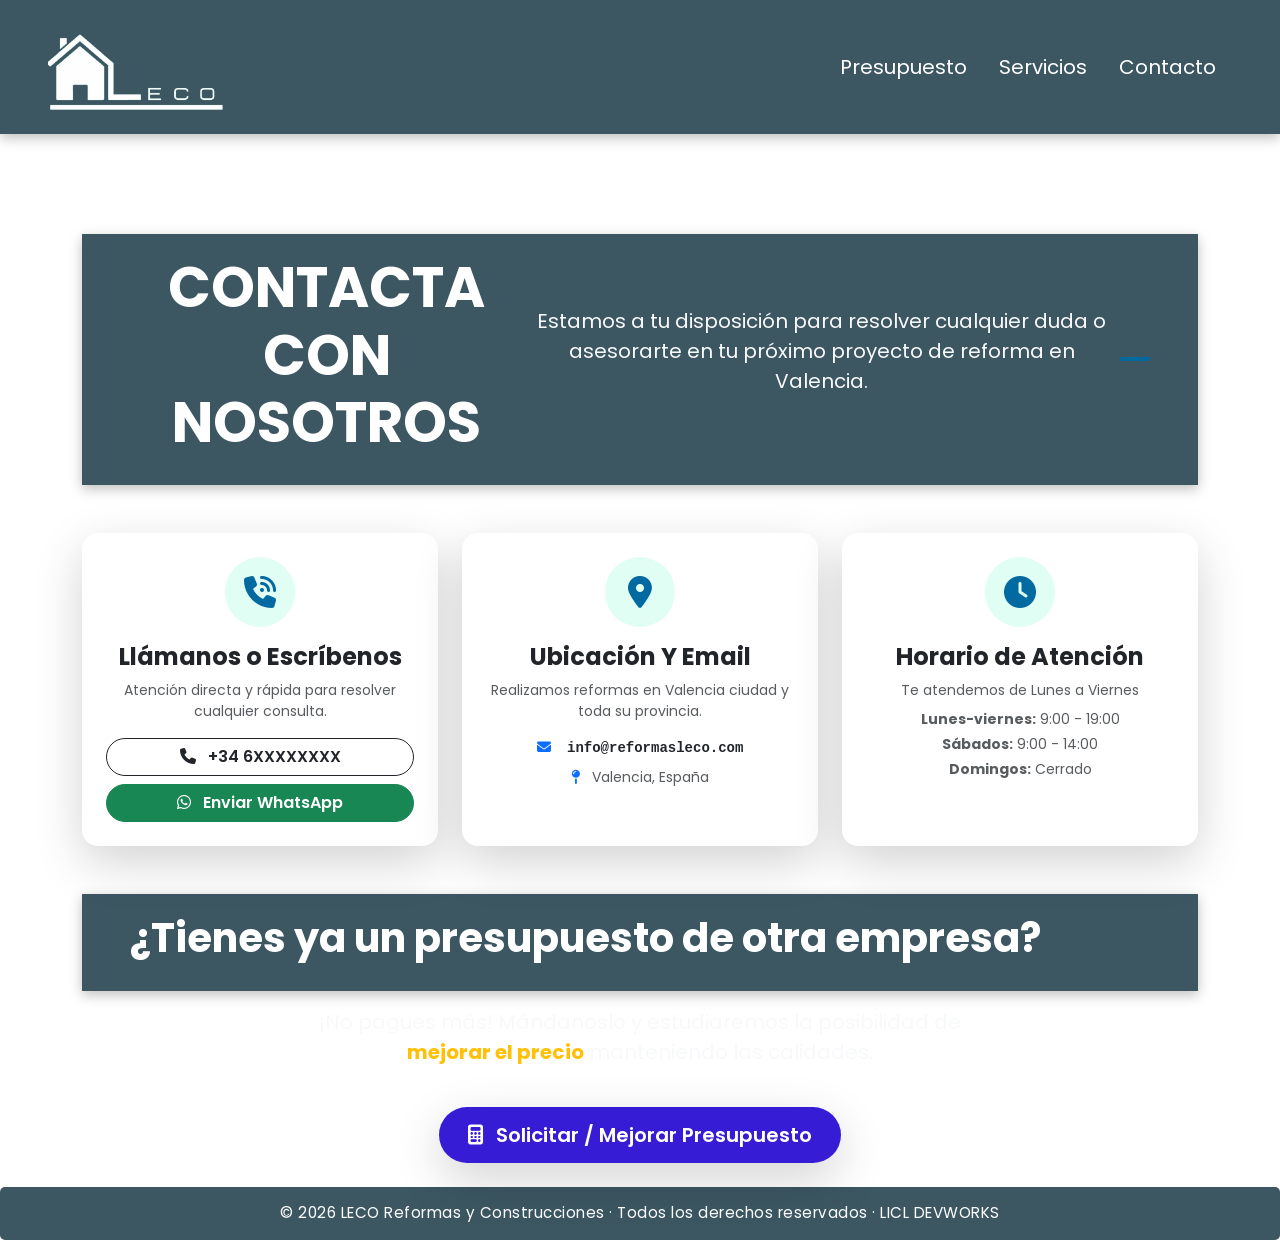
==== public/contacto.html @ 582eb001 "Create contacto.html Desarrollo de contacto.html y finalización de la página comercial." ====
<!DOCTYPE html>
<html lang="es">

<head>
    <meta charset="UTF-8">
    <meta name="viewport" content="width=device-width, initial-scale=1.0">
    <title>Empresa de Reformas en Valencia | LECO Reformas y Construcciones | Contacto</title>
    <meta name="description"
        content="LECO Reformas y Construcciones en Valencia. Reformas integrales, cocinas, baños, albañilería y pintura. Calidad profesional, precios ajustados y resultados garantizados. Pide tu presupuesto gratuito.">
    <meta name="keywords"
        content="Reformas, Construcciones, LECO, Servicios de construcción, Renovaciones,Valencia, España, presupuesto">
    <meta name="author" content="LICL DEVWORKS">

    <meta property="og:title" content="LECO - Reformas y Construcciones">
    <meta property="og:description" content="Página de Reformas y construcciones LECO">
    <meta property="og:image" content="/images/LogoLeco.jpeg">

    <link href="https://cdn.jsdelivr.net/npm/bootstrap@5.3.8/dist/css/bootstrap.min.css" rel="stylesheet"
        integrity="sha384-sRIl4kxILFvY47J16cr9ZwB07vP4J8+LH7qKQnuqkuIAvNWLzeN8tE5YBujZqJLB" crossorigin="anonymous">
    <link rel="stylesheet" href="https://cdnjs.cloudflare.com/ajax/libs/font-awesome/6.4.2/css/all.min.css">
    <link href="https://fonts.googleapis.com/css2?family=Poppins:wght@300;400;600;700&display=swap" rel="stylesheet">
    <link rel="stylesheet" href="/css/general.css">

</head>

<body>

    <!-- NAVEGACIÓN -->
    <header>
        <ul class="nav me-auto">
            <li class="nav-item">
                <!-- Logo de la empresa -->
                <a class="active" aria-current="page" href="/index.html">
                    <img id="logo-leco2" src="/images/leco_logoBlanco2.png" data-state="blanco" alt="LECO Reformas"
                        class="nav-logo">
                </a>
            </li>
        </ul>

        <nav>
            <ul class="nav ms-auto">
                <li class="nav-item">
                    <a class="nav-link" href="/public/presupuesto.html">Presupuesto</a>
                </li>
                <li class="nav-item">
                    <a class="nav-link" href="/public/servicios.html">Servicios</a>
                </li>
                <li class="nav-item">
                    <a class="nav-link" href="/public/contacto.html">Contacto</a>
                </li>
            </ul>
        </nav>

    </header>

    <!--MAIN / HERO SECTION-->
    <main id="contacto">
        <section class="hero-section text-center text-white d-flex align-items-center">
            <div class="overlay"></div>
            <div class="container position-relative z-1">

                <!-- Encabezado del Hero -->
                <header class="text-center text-white mb-5">
                    <h1 class="display-4 fw-bold text-uppercase">Contacta con Nosotros</h1>
                    <p class="fs-5 max-w-700 mx-auto text-light">
                        Estamos a tu disposición para resolver cualquier duda o asesorarte en tu próximo proyecto de
                        reforma en Valencia.
                    </p>
                    <div class="divider mx-auto my-3"></div>
                </header>

                <!-- BLOQUE DE INFORMACIÓN DE CONTACTO Y HORARIOS -->
                <section aria-label="Información de contacto" class="mb-5">
                    <div class="row g-4 justify-content-center">

                        <!-- Tarjeta Teléfono / WhatsApp -->
                        <div class="col-md-6 col-lg-4">
                            <article class="card service-card h-100 border-0 shadow-lg p-4 bg-white text-center">
                                <div class="icon-wrapper mx-auto mb-3">
                                    <i class="fa-solid fa-phone-volume fa-2x"></i>
                                </div>
                                <h2 class="h4 card-title fw-bold text-dark"> Llámanos o Escríbenos</h2>
                                <p class="card-text text-muted small mb-3">
                                    Atención directa y rápida para resolver cualquier consulta.
                                </p>
                                <div class="d-grid gap-2">
                                    <a href="tel:+346XXXXXXXX" class="btn btn-outline-dark rounded-pill fw-semibold">
                                        <i class="fa-solid fa-phone me-2"></i> +34 6XXXXXXXX
                                    </a>
                                    <a href="https://wa.me/346XXXXXXXX" target="_blank" rel="noopener noreferrer"
                                        class="btn btn-success rounded-pill fw-semibold">
                                        <i class="fa-brands fa-whatsapp me-2"></i> Enviar WhatsApp
                                    </a>
                                </div>
                            </article>
                        </div>

                        <!-- Tarjeta Ubicación / Email -->
                        <div class="col-md-6 col-lg-4">
                            <article class="card service-card h-100 border-0 shadow-lg p-4 bg-white text-center">
                                <div class="icon-wrapper mx-auto mb-3">
                                    <i class="fa-solid fa-location-dot fa-2x"></i>
                                </div>
                                <h2 class="h4 card-title fw-bold text-dark"> Ubicación Y Email</h2>
                                <p class="card-text text-muted small mb-3">
                                    Realizamos reformas en Valencia ciudad y toda su provincia.
                                </p>
                                <p class="mb-2 text-dark font-monospace small fw-bold">
                                    <i class="fa-solid fa-envelope me-2 text-primary"></i> info@reformasleco.com
                                </p>
                                <p class="mb-0 text-muted small">
                                    <i class="fa-solid fa-map-pin me-2 text-primary"></i> Valencia, España
                                </p>
                            </article>
                        </div>

                        <!-- Tarjeta Horarios -->
                        <div class="col-md-6 col-lg-4">
                            <article class="card service-card h-100 border-0 shadow-lg p-4 bg-white text-center">
                                <div class="icon-wrapper mx-auto mb-3">
                                    <i class="fa-solid fa-clock fa-2x"></i>
                                </div>
                                <h2 class="h4 card-title fw-bold text-dark"> Horario de Atención</h2>
                                <p class="card-text text-muted small mb-2">
                                    Te atendemos de Lunes a Viernes
                                </p>
                                <ul class="list-unstyled small text-muted mb-0">
                                    <li class="mb-1"><strong>Lunes-viernes:</strong> 9:00 - 19:00</li>
                                    <li class="mb-1"><strong>Sábados:</strong> 9:00 - 14:00</li>
                                    <li><strong>Domingos:</strong> Cerrado</li>
                                </ul>
                            </article>
                        </div>

                    </div>
                </section>

                <!-- SECCIÓN INFERIOR HOMOGÉNEA -->
                <section class="mt-5 text-center">
                    <header class="text-center text-white mb-3">
                        <h2 id="titulo-proceso" class="fw-bold display-6">
                            ¿Tienes ya un presupuesto de otra empresa?
                        </h2>
                    </header>
                    <p class="fs-5 max-w-700 mx-auto text-light fw-normal">
                        ¡No pagues más! Mándanoslo y estudiaremos la posibilidad de
                        <span class="fw-bold text-warning">mejorar el precio</span> manteniendo las calidades.
                    </p>

                    <a href="/public/presupuesto.html"
                        class="btn btn-primary-custom btn-lg shadow-lg my-4 d-inline-block">
                        <i class="fa-solid fa-calculator me-2"></i> Solicitar / Mejorar Presupuesto
                    </a>
                </section>


            </div>
        </section>
    </main>

</body>

<footer class="footer-leco">
    <p>&copy; 2026 LECO Reformas y Construcciones · Todos los derechos reservados · LICL DEVWORKS</p>
</footer>


<script src="https://cdn.jsdelivr.net/npm/bootstrap@5.3.8/dist/js/bootstrap.bundle.min.js"></script>

</html>
---- css/general.css ----
:root {
    --primary-color: #022533c4;     
    --secondary-color: #2f3a3fc1;   
    --accent-secondary: #ffffffa3;      
    --botton-primary: #361dd5;      
    --botton-hover: #0369a1;
    --background-icons: #e0fef3;      
    --accent-header: #ffffff; 

}

header {
    background-color: var(--primary-color);
    display: flex;
    align-items: center;
    justify-content: space-between;
    padding: 1.3rem 3rem;
    box-shadow: 0 4px 12px rgba(0, 0, 0, 0.25);
}


.nav-link {
    color: var(--accent-header) !important;
    font-size: 1.25rem;
    position: relative;
    transition: color 0.25s ease;
}

.nav-link::after {
    content: "";
    position: absolute;
    left: 0;
    bottom: -4px;
    width: 0%;
    height: 2px;
    background-color: var(--accent-header) !important;
    transition: width 0.3s ease;
}

.nav-link:hover::after {
    width: 100%;
}

header ul.ms-auto {
    align-self: flex-end;
}

.nav-logo {
    width: 180px;
    height: auto;
    transition: transform 0.25s ease;
}

/* Fuentes y estilos base */
body {
    font-family: 'Poppins',sans-serif;
    color:#333;
}

/* Hero Section con Imagen de Fondo */
.hero-section {
    position: relative;
    min-height: 100vh;
    /* Reemplaza la URL por la ruta de tu archivo de imagen */
    background-image: url('/images/reformas.jpeg');
    background-size: cover;
    background-position: center;
    background-attachment: fixed;
    padding-top: 100px;
}
/*Sombra para mejorar la legibilidad del texto sobre la imagen de fondo */
.hero-section .overlay{
    position:absolute;
    top:0;
    left:0;
    width:100%;
    height:100%;
    background-color: linear-gradient(180deg, rgba(15, 23, 42, 0.75) 0%, rgba(15, 23, 42, 0.85) 100%);
    z-index: 0;
}

.highlight-text {
    color: var(--secondary-color);
}

.max-w-700 {
    max-width: 700px;
}

/* botón personalizado */
.btn-primary-custom {
    background-color: var(--botton-primary);
    font-weight: 600;
    color: var(--accent-header);
    padding: 12px 28px;
    border-radius: 50px;
    transition: all 0.3s ease;
}

.btn-primary-custom:hover {
    background-color: var(--botton-hover); /* Cambia a un azul más claro al pasar el mouse */
    transform: translatey(-2px);
}

.btn-outline-light {
    border-radius: 50px;
    padding: 12px 28px;
    font-weight: 600;
}

/* Tarjetas de Servicios */

.divider {
    width: 60px;
    height: 4px;
    background-color: var(--botton-hover);
    margin: 10px;
    border-radius: 2px;
}

.service-card {
    border-radius:16px;
    transition: transform 0.3s ease, box-shadow 0.3s ease;
}

.service-card:hover {
    transform: translateY(-8px);
    box-shadow: 0 15px 30px rgba(0, 0, 0, 0.1) !important;
}

.icon-wrapper {
    width: 70px;
    height: 70px;
    background-color: var(--background-icons);
    color: var(--botton-hover);
    border-radius: 50%;
    display: flex;
    align-items: center;
    justify-content: center;
}

.footer-leco {
    background-color:var(--primary-color);
    border-radius: 5px;
    color: var(--accent-header);
    text-align: center;
    padding: 15px 10px;
    font-size: 0.95rem;
    letter-spacing: 0.5px;
}

.footer-leco p {
    margin: 0;
}

html, body {
    height: 100%;
    margin: 0;
    padding: 0;
}

/* Rellena toda la altura disponible, deja el footer al final de pantalla */
body {
    display: flex;
    flex-direction: column;
    min-height: 100vh;
    margin: 0;
}
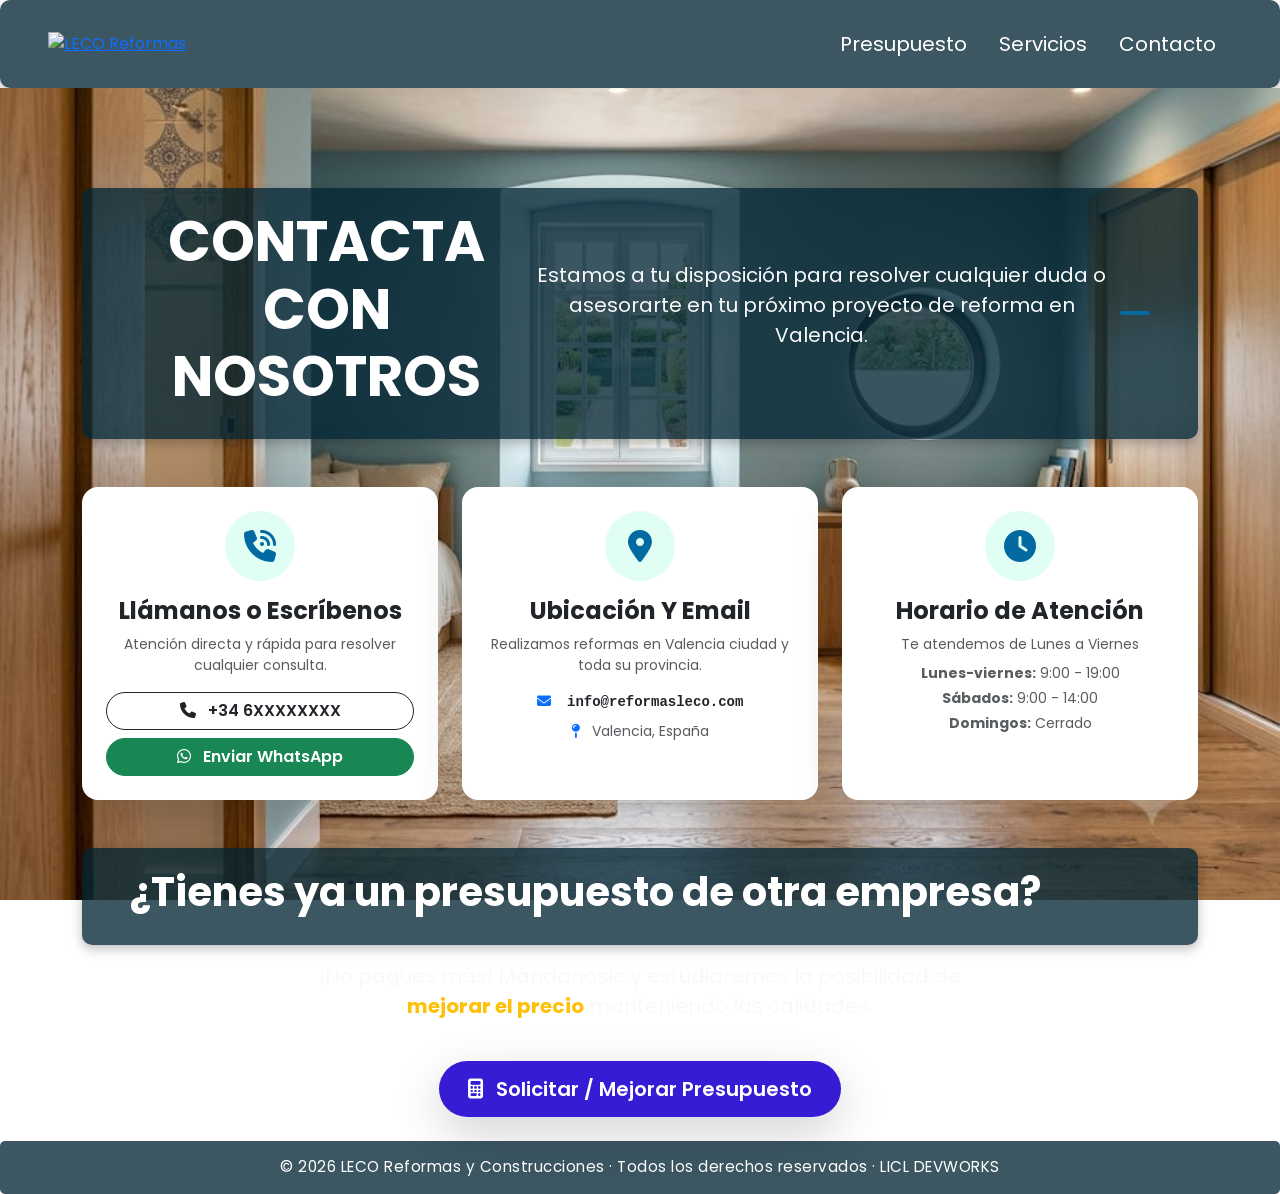
==== commit 9f972121: "Probando navbars" ====
--- a/public/contacto.html
+++ b/public/contacto.html
@@ -13,13 +13,13 @@
 
     <meta property="og:title" content="LECO - Reformas y Construcciones">
     <meta property="og:description" content="Página de Reformas y construcciones LECO">
-    <meta property="og:image" content="/images/LogoLeco.jpeg">
+    <meta property="og:image" content="../images/LogoLeco.jpeg">
 
     <link href="https://cdn.jsdelivr.net/npm/bootstrap@5.3.8/dist/css/bootstrap.min.css" rel="stylesheet"
         integrity="sha384-sRIl4kxILFvY47J16cr9ZwB07vP4J8+LH7qKQnuqkuIAvNWLzeN8tE5YBujZqJLB" crossorigin="anonymous">
     <link rel="stylesheet" href="https://cdnjs.cloudflare.com/ajax/libs/font-awesome/6.4.2/css/all.min.css">
     <link href="https://fonts.googleapis.com/css2?family=Poppins:wght@300;400;600;700&display=swap" rel="stylesheet">
-    <link rel="stylesheet" href="/css/general.css">
+    <link rel="stylesheet" href="../css/general.css">
 
 </head>
 
@@ -30,8 +30,8 @@
         <ul class="nav me-auto">
             <li class="nav-item">
                 <!-- Logo de la empresa -->
-                <a class="active" aria-current="page" href="/index.html">
-                    <img id="logo-leco2" src="/images/leco_logoBlanco2.png" data-state="blanco" alt="LECO Reformas"
+                <a class="active" aria-current="page" href="index.html">
+                    <img id="logo-leco2" src="images/leco_logoBlanco2.png" data-state="blanco" alt="LECO Reformas"
                         class="nav-logo">
                 </a>
             </li>
@@ -40,13 +40,13 @@
         <nav>
             <ul class="nav ms-auto">
                 <li class="nav-item">
-                    <a class="nav-link" href="/public/presupuesto.html">Presupuesto</a>
+                    <a class="nav-link" href="public/presupuesto.html">Presupuesto</a>
                 </li>
                 <li class="nav-item">
-                    <a class="nav-link" href="/public/servicios.html">Servicios</a>
+                    <a class="nav-link" href="public/servicios.html">Servicios</a>
                 </li>
                 <li class="nav-item">
-                    <a class="nav-link" href="/public/contacto.html">Contacto</a>
+                    <a class="nav-link" href="public/contacto.html">Contacto</a>
                 </li>
             </ul>
         </nav>
@@ -147,7 +147,7 @@
                         <span class="fw-bold text-warning">mejorar el precio</span> manteniendo las calidades.
                     </p>
 
-                    <a href="/public/presupuesto.html"
+                    <a href="../public/presupuesto.html"
                         class="btn btn-primary-custom btn-lg shadow-lg my-4 d-inline-block">
                         <i class="fa-solid fa-calculator me-2"></i> Solicitar / Mejorar Presupuesto
                     </a>
@@ -165,6 +165,7 @@
 </footer>
 
 
+
 <script src="https://cdn.jsdelivr.net/npm/bootstrap@5.3.8/dist/js/bootstrap.bundle.min.js"></script>
 
 </html>
--- a/css/general.css
+++ b/css/general.css
@@ -16,6 +16,7 @@
     justify-content: space-between;
     padding: 1.3rem 3rem;
     box-shadow: 0 4px 12px rgba(0, 0, 0, 0.25);
+    border-radius: 10px;
 }
 
 
@@ -62,7 +63,7 @@
     position: relative;
     min-height: 100vh;
     /* Reemplaza la URL por la ruta de tu archivo de imagen */
-    background-image: url('/images/reformas.jpeg');
+    background-image: url('../images/Reformas.jpeg');
     background-size: cover;
     background-position: center;
     background-attachment: fixed;
@@ -80,7 +81,7 @@
 }
 
 .highlight-text {
-    color: var(--secondary-color);
+    color: var(--accent-header);
 }
 
 .max-w-700 {
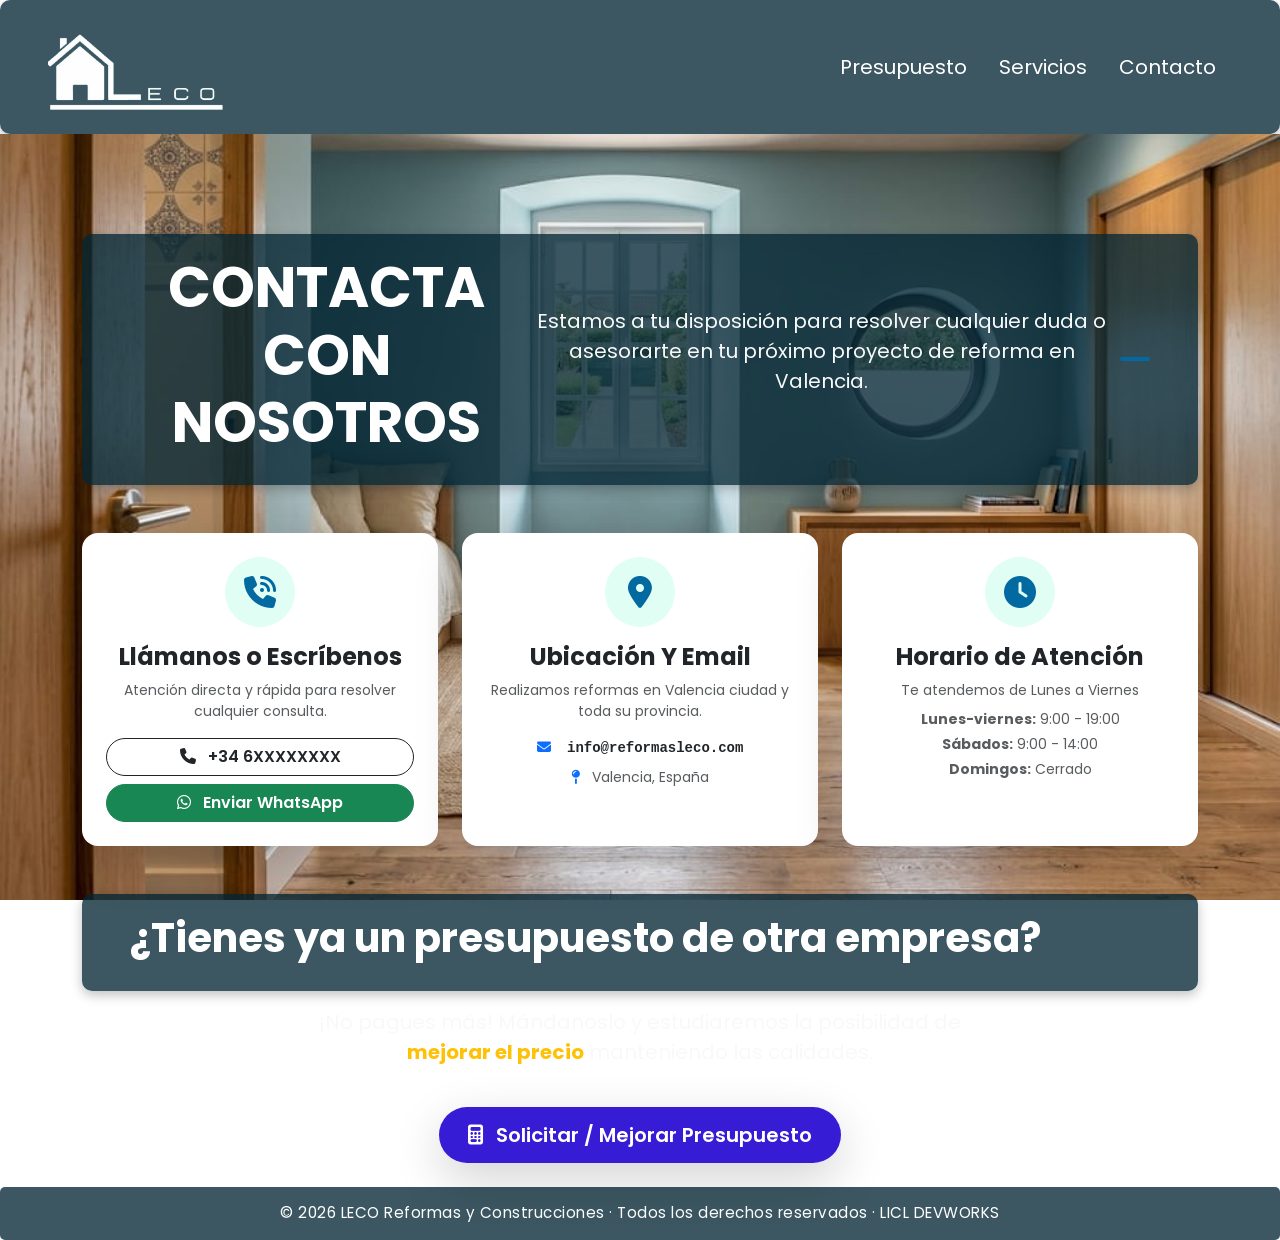
==== commit b4439d01: "Pruebas de navbar Incluir Bootstrap a navbar." ====
--- a/public/contacto.html
+++ b/public/contacto.html
@@ -30,25 +30,31 @@
         <ul class="nav me-auto">
             <li class="nav-item">
                 <!-- Logo de la empresa -->
-                <a class="active" aria-current="page" href="index.html">
-                    <img id="logo-leco2" src="images/leco_logoBlanco2.png" data-state="blanco" alt="LECO Reformas"
+                <a class="active" aria-current="page" href="../index.html">
+                    <img id="logo-leco2" src="../images/leco_logoBlanco2.png" data-state="blanco" alt="LECO Reformas"
                         class="nav-logo">
                 </a>
             </li>
         </ul>
 
-        <nav>
-            <ul class="nav ms-auto">
-                <li class="nav-item">
-                    <a class="nav-link" href="public/presupuesto.html">Presupuesto</a>
-                </li>
-                <li class="nav-item">
-                    <a class="nav-link" href="public/servicios.html">Servicios</a>
-                </li>
-                <li class="nav-item">
-                    <a class="nav-link" href="public/contacto.html">Contacto</a>
-                </li>
-            </ul>
+        <nav class="navbar navbar-expand-md w-100">
+            <button class="navbar-toggler ms-auto" type="button" data-bs-toggle="collapse" data-bs-target="#navbarNav"
+                aria-controls="navbarNav" aria-expanded="false" aria-label="Toggle navigation">
+                <span class="navbar-toggler-icon"></span>
+            </button>
+            <div class="collapse navbar-collapse w-100" id="navbarNav">
+                <ul class="nav ms-auto">
+                    <li class="nav-item">
+                        <a class="nav-link" href="../public/presupuesto.html">Presupuesto</a>
+                    </li>
+                    <li class="nav-item">
+                        <a class="nav-link" href="../public/servicios.html">Servicios</a>
+                    </li>
+                    <li class="nav-item">
+                        <a class="nav-link" href="../public/contacto.html">Contacto</a>
+                    </li>
+                </ul>
+            </div>
         </nav>
 
     </header>
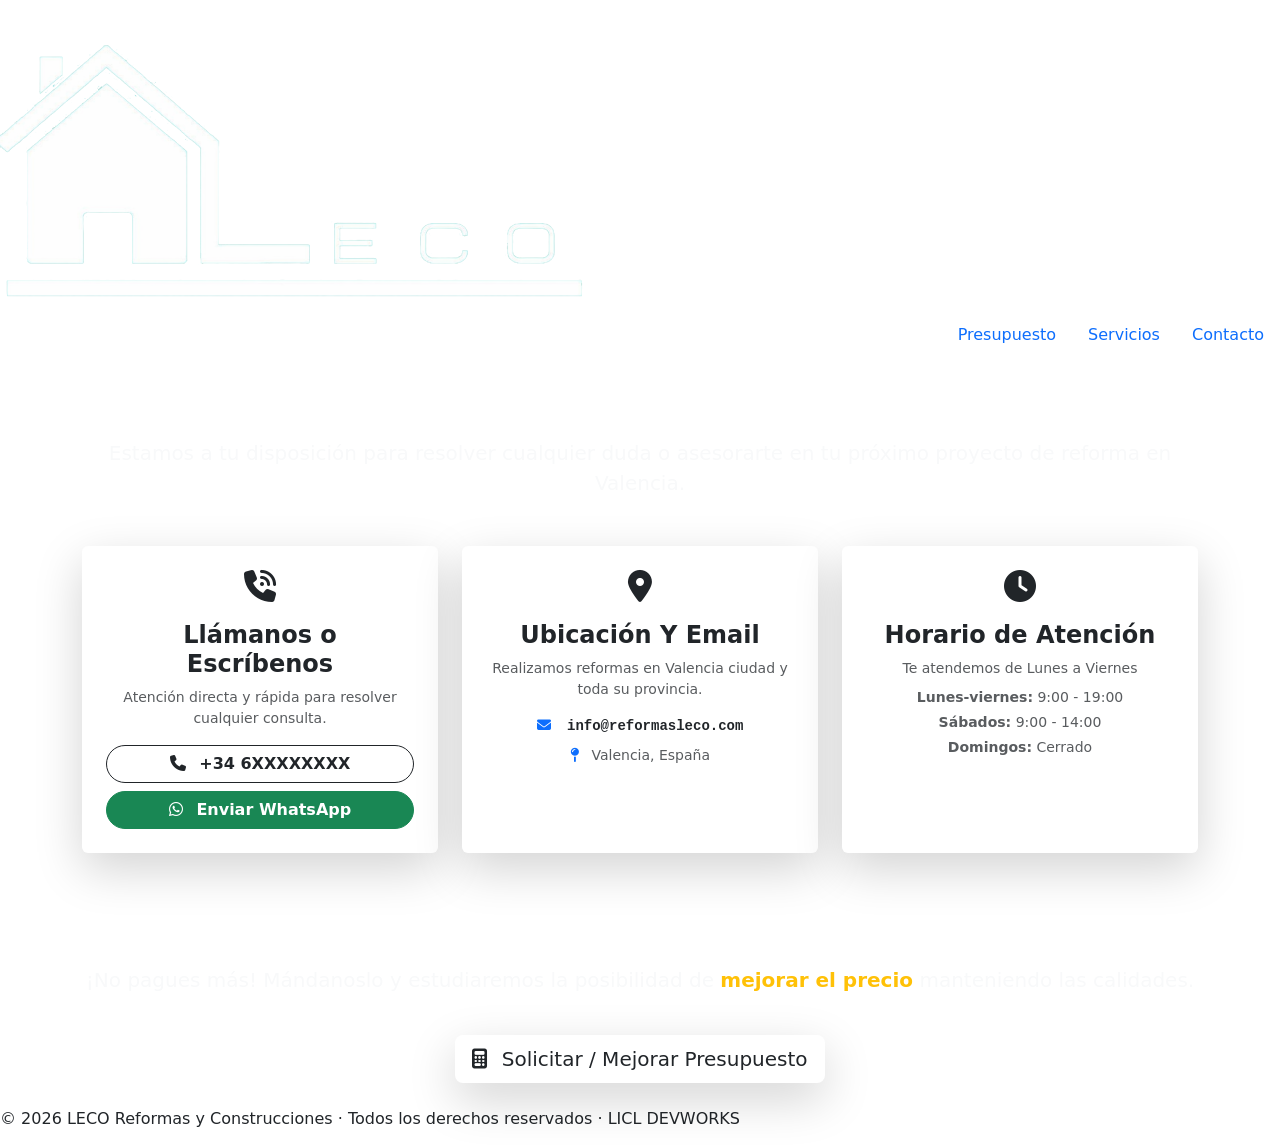
==== commit fffca92e: "Correcciones de Head Completar el head de la pagina" ====
--- a/public/contacto.html
+++ b/public/contacto.html
@@ -1,25 +1,38 @@
 <!DOCTYPE html>
 <html lang="es">
+
 
 <head>
     <meta charset="UTF-8">
     <meta name="viewport" content="width=device-width, initial-scale=1.0">
-    <title>Empresa de Reformas en Valencia | LECO Reformas y Construcciones | Contacto</title>
+    <meta http-equiv="X-UA-Compatible" content="IE=edge">
+
+    <!-- SEO Principal -->
+    <title>Empresa de Reformas en Valencia | LECO Reformas y Construcciones</title>
     <meta name="description"
         content="LECO Reformas y Construcciones en Valencia. Reformas integrales, cocinas, baños, albañilería y pintura. Calidad profesional, precios ajustados y resultados garantizados. Pide tu presupuesto gratuito.">
     <meta name="keywords"
         content="Reformas, Construcciones, LECO, Servicios de construcción, Renovaciones,Valencia, España, presupuesto">
     <meta name="author" content="LICL DEVWORKS">
+    <meta name="robots" content="index, follow">
 
-    <meta property="og:title" content="LECO - Reformas y Construcciones">
-    <meta property="og:description" content="Página de Reformas y construcciones LECO">
+    <!-- Favicon y Apps -->
+    <link rel="icon" type="image/png" sizes="32x32" href="../images/leco_logo2_favicon.png">
+    <link rel="apple-touch-icon" sizes="180x180" href="../images/apple-touch-icon.png">
+
+    <!-- Open Graph / Facebook / WhatsApp / LinkedIn -->
+    <meta property="og:type" content="website">
+    <meta property="og:title" content="Empresa de Reformas en Valencia | LECO Reformas y Construcciones">
+    <meta property="og:description"
+        content="Reformas integrales, cocinas, baños y pintura en Valencia. Pide tu presupuesto gratuito.">
     <meta property="og:image" content="../images/LogoLeco.jpeg">
+    <meta property="es_Es" content="es_Es">
 
     <link href="https://cdn.jsdelivr.net/npm/bootstrap@5.3.8/dist/css/bootstrap.min.css" rel="stylesheet"
         integrity="sha384-sRIl4kxILFvY47J16cr9ZwB07vP4J8+LH7qKQnuqkuIAvNWLzeN8tE5YBujZqJLB" crossorigin="anonymous">
     <link rel="stylesheet" href="https://cdnjs.cloudflare.com/ajax/libs/font-awesome/6.4.2/css/all.min.css">
     <link href="https://fonts.googleapis.com/css2?family=Poppins:wght@300;400;600;700&display=swap" rel="stylesheet">
-    <link rel="stylesheet" href="../css/general.css">
+    <link rel="stylesheet" href="css/general.css">
 
 </head>
 
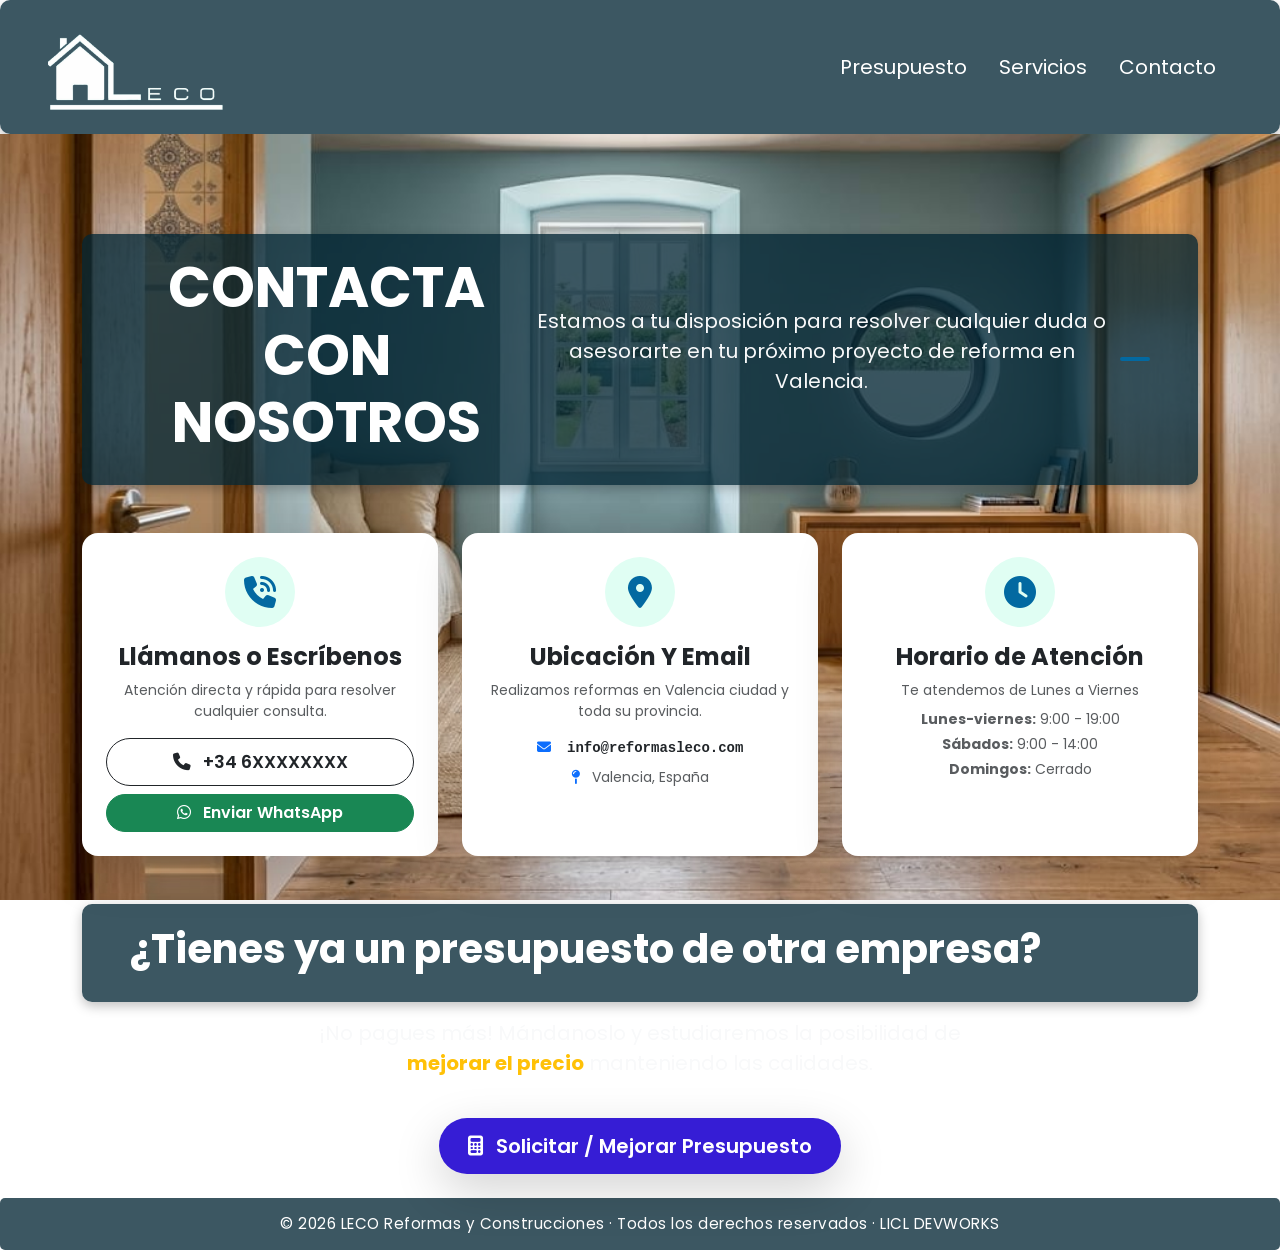
==== commit 3d64f150: "Corrección de ruta css" ====
--- a/public/contacto.html
+++ b/public/contacto.html
@@ -32,7 +32,7 @@
         integrity="sha384-sRIl4kxILFvY47J16cr9ZwB07vP4J8+LH7qKQnuqkuIAvNWLzeN8tE5YBujZqJLB" crossorigin="anonymous">
     <link rel="stylesheet" href="https://cdnjs.cloudflare.com/ajax/libs/font-awesome/6.4.2/css/all.min.css">
     <link href="https://fonts.googleapis.com/css2?family=Poppins:wght@300;400;600;700&display=swap" rel="stylesheet">
-    <link rel="stylesheet" href="css/general.css">
+    <link rel="stylesheet" href="../css/general.css">
 
 </head>
 
--- a/css/general.css
+++ b/css/general.css
@@ -0,0 +1,236 @@
+:root {
+    --primary-color: #022533c4;     
+    --secondary-color: #2f3a3fc1;   
+    --accent-secondary: #ffffffa3;      
+    --botton-primary: #361dd5;      
+    --botton-hover: #0369a1;
+    --background-icons: #e0fef3;      
+    --accent-header: #ffffff; 
+
+}
+
+header {
+    background-color: var(--primary-color);
+    display: flex;
+    align-items: center;
+    justify-content: space-between;
+    padding: 1.3rem 3rem;
+    box-shadow: 0 4px 12px rgba(0, 0, 0, 0.25);
+    border-radius: 10px;
+}
+
+
+.nav-link {
+    color: var(--accent-header) !important;
+    font-size: 1.25rem;
+    position: relative;
+    transition: color 0.25s ease;
+}
+
+.nav-link::after {
+    content: "";
+    position: absolute;
+    left: 0;
+    bottom: -4px;
+    width: 0%;
+    height: 2px;
+    background-color: var(--accent-header) !important;
+    transition: width 0.3s ease;
+}
+
+.nav-link:hover::after {
+    width: 100%;
+}
+
+header ul.ms-auto {
+    align-self: flex-end;
+}
+
+.nav-logo {
+    width: 180px;
+    height: auto;
+    transition: transform 0.25s ease;
+}
+
+/* Fuentes y estilos base */
+body {
+    font-family: 'Poppins',sans-serif;
+    color:#333;
+}
+
+/* Hero Section con Imagen de Fondo */
+.hero-section {
+    position: relative;
+    min-height: 100vh;
+    /* Reemplaza la URL por la ruta de tu archivo de imagen */
+    background-image: url('../images/Reformas.jpeg');
+    background-size: cover;
+    background-position: center;
+    background-attachment: fixed;
+    padding-top: 100px;
+}
+/*Sombra para mejorar la legibilidad del texto sobre la imagen de fondo */
+.hero-section .overlay{
+    position:absolute;
+    top:0;
+    left:0;
+    width:100%;
+    height:100%;
+    background-color: linear-gradient(180deg, rgba(15, 23, 42, 0.75) 0%, rgba(15, 23, 42, 0.85) 100%);
+    z-index: 0;
+}
+
+.highlight-text {
+    color: var(--accent-header);
+}
+
+.max-w-700 {
+    max-width: 700px;
+}
+
+/* botón personalizado */
+.btn-primary-custom {
+    background-color: var(--botton-primary);
+    font-weight: 600;
+    color: var(--accent-header);
+    padding: 12px 28px;
+    border-radius: 50px;
+    transition: all 0.3s ease;
+}
+
+.btn-primary-custom:hover {
+    background-color: var(--botton-hover); /* Cambia a un azul más claro al pasar el mouse */
+    transform: translatey(-2px);
+}
+
+.btn-outline-light {
+    border-radius: 50px;
+    padding: 12px 28px;
+    font-weight: 600;
+}
+
+/* Tarjetas de Servicios */
+
+.divider {
+    width: 60px;
+    height: 4px;
+    background-color: var(--botton-hover);
+    margin: 10px;
+    border-radius: 2px;
+}
+
+.service-card {
+    border-radius:16px;
+    transition: transform 0.3s ease, box-shadow 0.3s ease;
+}
+
+.service-card-service {
+    border-radius:16px;
+    transition: transform 0.3s ease, box-shadow 0.3s ease;
+}
+
+.service-card-service:hover {
+    transform: translateY(-8px);
+    box-shadow: 0 15px 30px rgba(0, 0, 0, 0.1) !important;
+}
+
+.icon-wrapper {
+    width: 70px;
+    height: 70px;
+    background-color: var(--background-icons);
+    color: var(--botton-hover);
+    border-radius: 50%;
+    display: flex;
+    align-items: center;
+    justify-content: center;
+}
+
+.btn-outline-dark {
+    font-size: 1.1rem;
+    padding: 10px 26px;
+    font-weight: 600;
+    transition: all 0.3s ease;
+}
+
+.footer-leco {
+    background-color:var(--primary-color);
+    border-radius: 5px;
+    color: var(--accent-header);
+    text-align: center;
+    padding: 15px 10px;
+    font-size: 0.95rem;
+    letter-spacing: 0.5px;
+}
+
+.footer-leco p {
+    margin: 0;
+}
+
+html, body {
+    height: 100%;
+    margin: 0;
+    padding: 0;
+}
+
+/* Rellena toda la altura disponible, deja el footer al final de pantalla */
+body {
+    display: flex;
+    flex-direction: column;
+    min-height: 100vh;
+    margin: 0;
+}
+
+
+@media (max-width: 767.98px) {
+   
+    body {
+        font-size: 0.92rem;
+    }
+
+    
+    h1, .hero-section h1 {
+        font-size: 1.75rem !important;
+        line-height: 1.25;
+    }
+
+    h2 {
+        font-size: 1.35rem !important;
+    }
+
+    
+    .nav-logo {
+        width: 130px !important;
+    }
+
+   
+    .hero-section {
+        padding-top: 70px;
+        padding-bottom: 60px;
+        min-height: auto; 
+    }
+
+   
+    header {
+        flex-direction: column;
+        align-items: stretch;
+        padding: 0.8rem 1rem;
+    }
+    
+    header ul.ms-auto {
+        align-self: auto !important;
+        margin-left: 0 !important;
+        width: 100%;
+    }
+
+   
+    .nav {
+        flex-direction: column !important;
+        text-align: center;
+        width: 100%;
+    }
+
+    .nav-link {
+        font-size: 1.1rem !important;
+        padding: 0.4rem 0;
+    }
+}
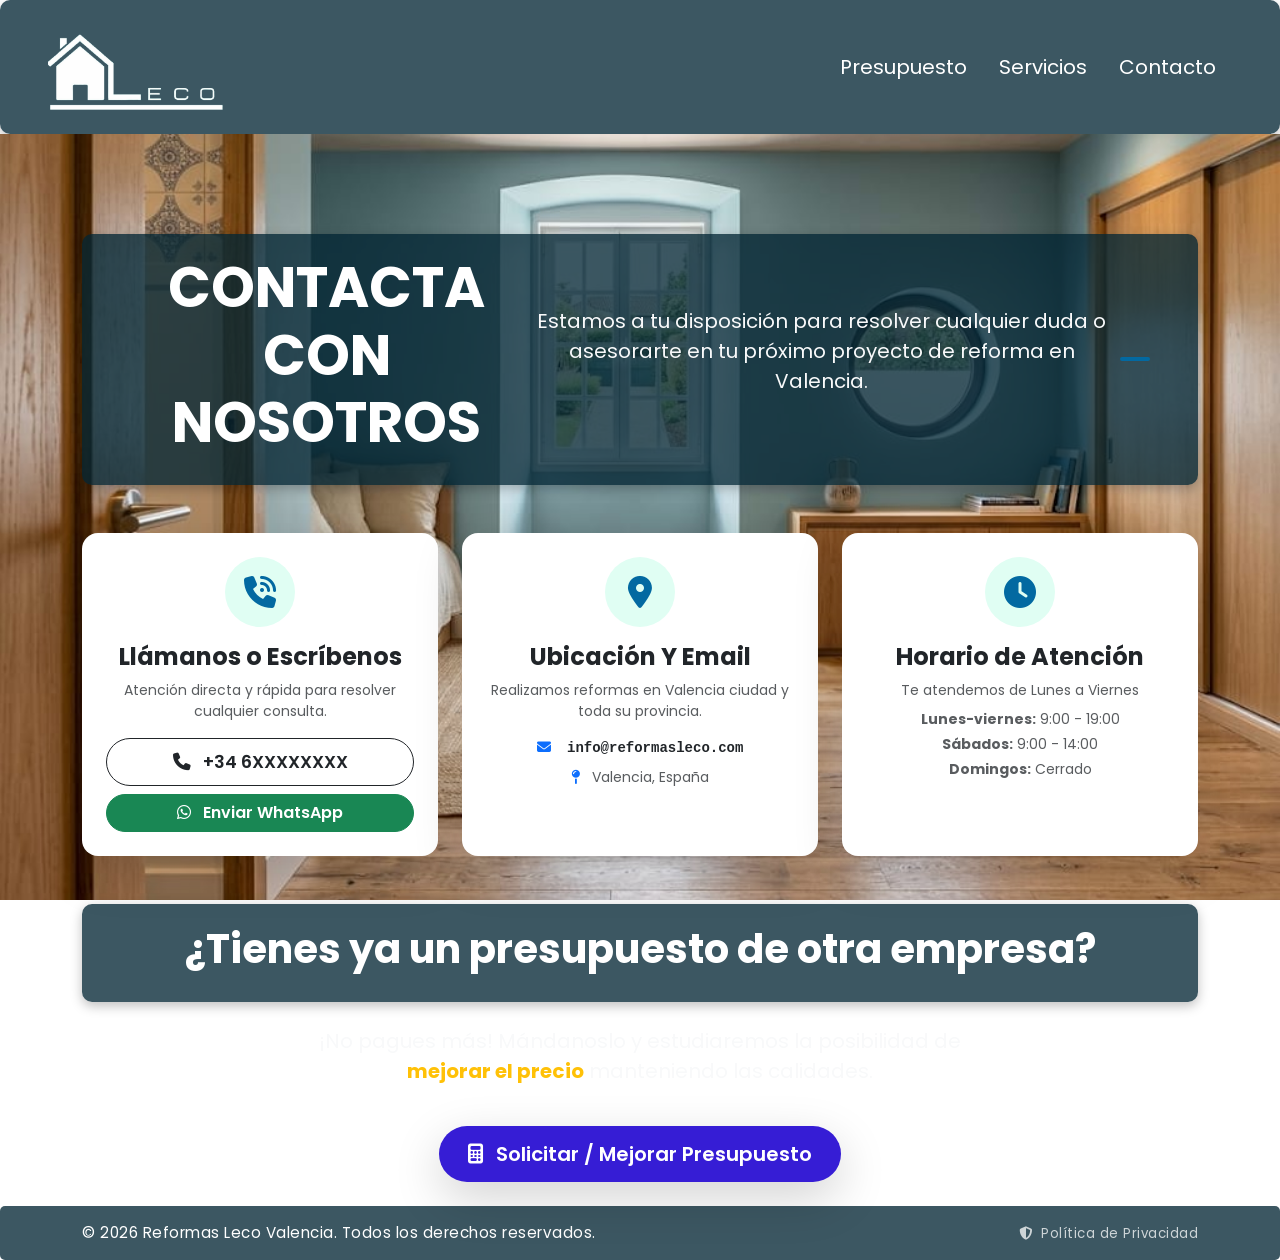
==== commit 8a658cc8: "Añadir Política de privacidad Añadir política de privacidad a formulario y un archivo." ====
--- a/public/contacto.html
+++ b/public/contacto.html
@@ -156,7 +156,7 @@
 
                 <!-- SECCIÓN INFERIOR HOMOGÉNEA -->
                 <section class="mt-5 text-center">
-                    <header class="text-center text-white mb-3">
+                    <header class="d-flex justify-content-center align-items-center text-white mb-4">
                         <h2 id="titulo-proceso" class="fw-bold display-6">
                             ¿Tienes ya un presupuesto de otra empresa?
                         </h2>
@@ -179,8 +179,19 @@
 
 </body>
 
-<footer class="footer-leco">
-    <p>&copy; 2026 LECO Reformas y Construcciones · Todos los derechos reservados · LICL DEVWORKS</p>
+<!-- FOOTER LECO -->
+<footer class="footer-leco mt-auto py-3">
+    <div class="container d-flex flex-column flex-md-row justify-content-between align-items-center gap-2">
+        <p class="mb-0">&copy; 2026 Reformas Leco Valencia. Todos los derechos reservados.</p>
+        <ul class="list-unstyled d-flex mb-0">
+            <li>
+                <a href="../privaci/privacidad.html"
+                    class="text-white text-decoration-none small link-light opacity-75 hover-opacity-100">
+                    <i class="fa-solid fa-shield-halved me-1"></i> Política de Privacidad
+                </a>
+            </li>
+        </ul>
+    </div>
 </footer>
 
 
--- a/css/general.css
+++ b/css/general.css
@@ -134,6 +134,25 @@
     box-shadow: 0 15px 30px rgba(0, 0, 0, 0.1) !important;
 }
 
+.form-check {
+    padding: 20px 40px;
+}
+
+.titulo-form {
+    padding: 20px 40px;
+    margin-bottom: 40px !important;
+    font-size: 1.8rem !important;
+    background-color: var(--primary-color) !important;
+    color: var(--accent-header) !important;
+    border-radius: 15px; 
+    box-shadow: 0 4px 12px rgba(0, 0, 0, 0.25);
+}
+
+.presupuesto-form {
+    padding: 40px 40px !important; 
+}
+
+
 .icon-wrapper {
     width: 70px;
     height: 70px;
